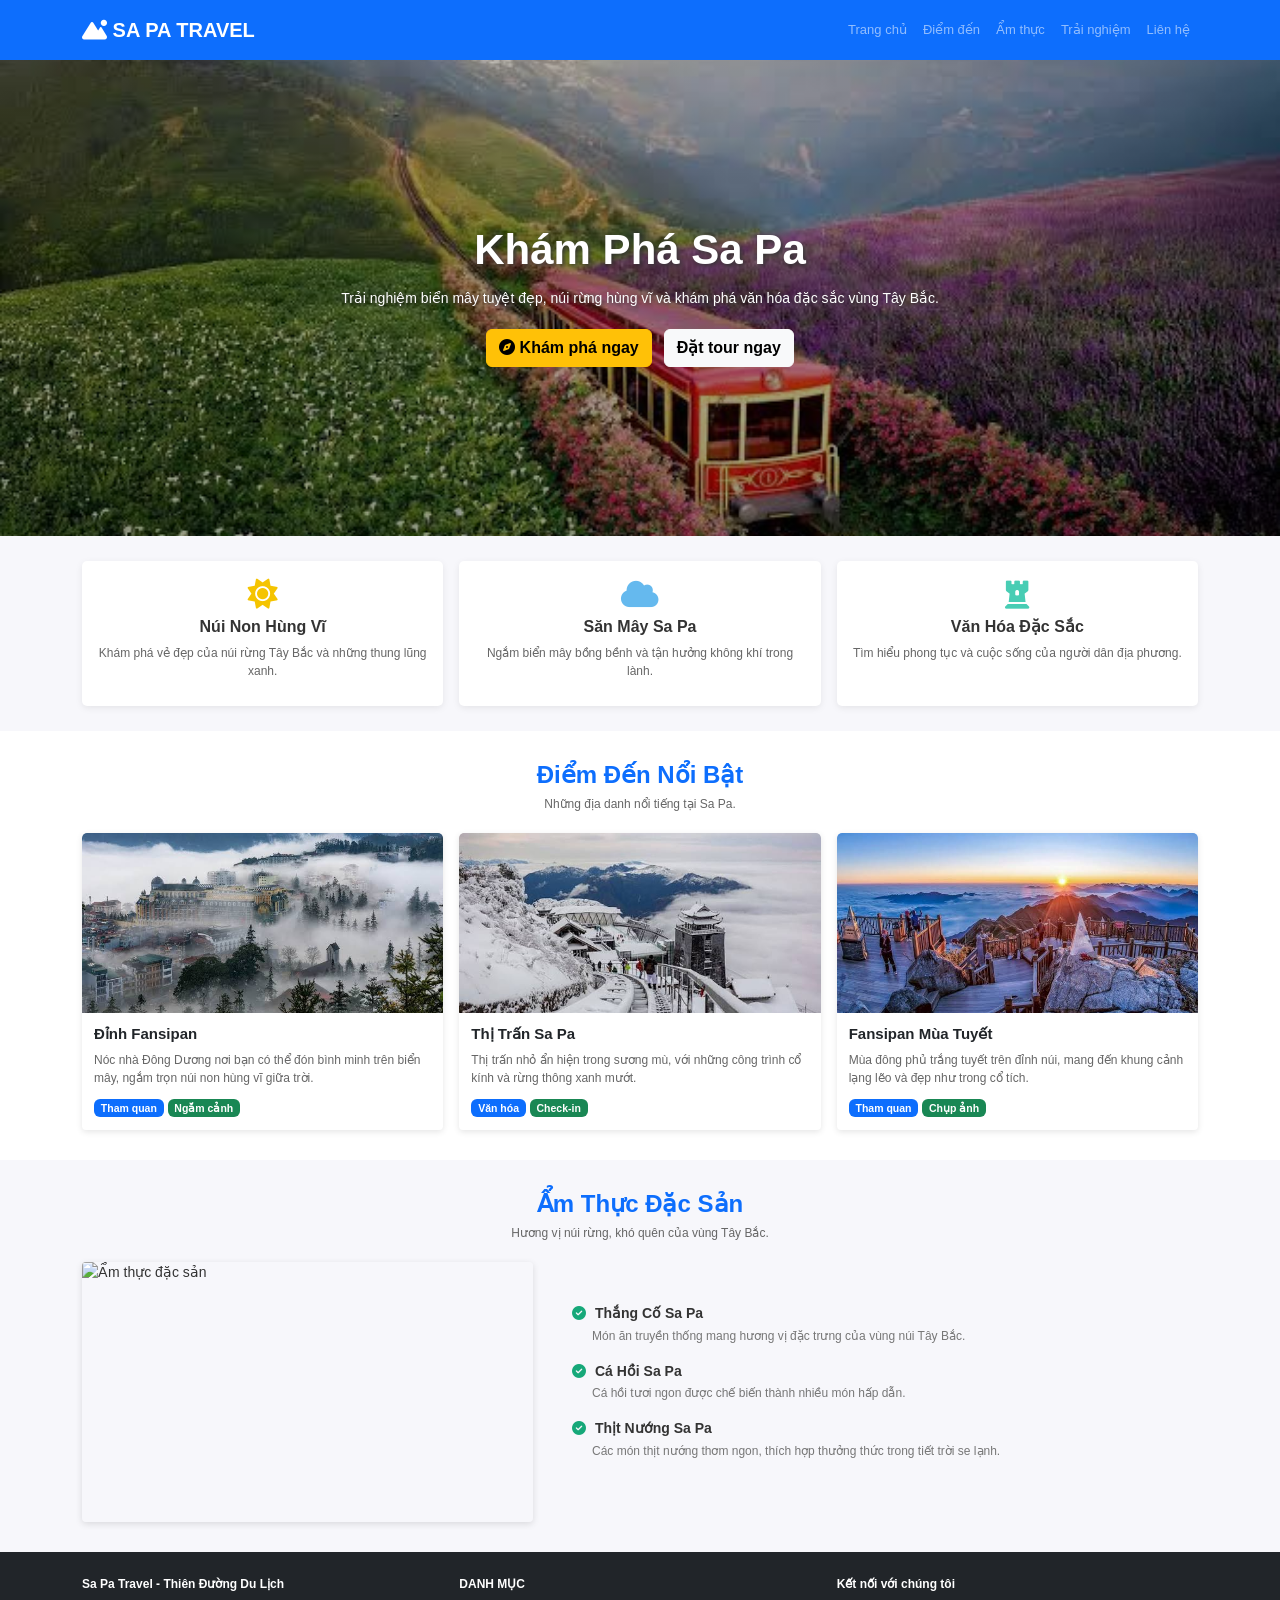
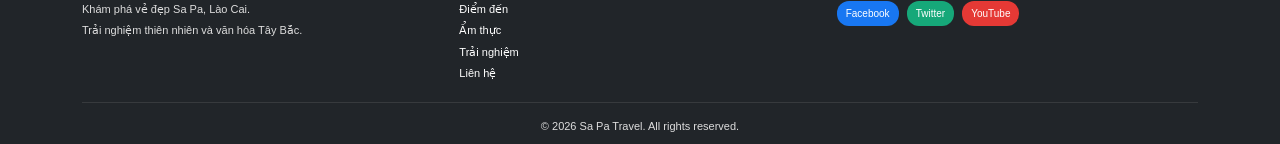
==== index.html @ 8dd8df92 "Update index.html" ====
<!DOCTYPE html>
<html lang="vi">
<head>
    <meta charset="UTF-8">
    <meta name="viewport" content="width=device-width, initial-scale=1.0">
    <title>Sa Pa Travel</title>

    <link href="https://cdn.jsdelivr.net/npm/bootstrap@5.3.3/dist/css/bootstrap.min.css"
          rel="stylesheet">
    <link rel="stylesheet"
          href="https://cdnjs.cloudflare.com/ajax/libs/font-awesome/6.7.2/css/all.min.css">
    <link rel="stylesheet" href="style1.css">
</head>

<body>

<!-- NAVBAR -->
<nav class="navbar navbar-expand-lg navbar-dark fixed-top">
    <div class="container">
        <a class="navbar-brand fw-bold" href="#home">
            <i class="fa-solid fa-mountain-sun"></i> SA PA TRAVEL
        </a>

        <button class="navbar-toggler" type="button"
                data-bs-toggle="collapse" data-bs-target="#menu">
            <span class="navbar-toggler-icon"></span>
        </button>

        <div class="collapse navbar-collapse" id="menu">
            <ul class="navbar-nav ms-auto">
                <li class="nav-item"><a class="nav-link" href="#home">Trang chủ</a></li>
                <li class="nav-item"><a class="nav-link" href="#places">Điểm đến</a></li>
                <li class="nav-item"><a class="nav-link" href="#food">Ẩm thực</a></li>
                <li class="nav-item"><a class="nav-link" href="#experience">Trải nghiệm</a></li>
                <li class="nav-item"><a class="nav-link" href="#contact">Liên hệ</a></li>
            </ul>
        </div>
    </div>
</nav>

<!-- BANNER -->
<header class="banner" id="home">
    <div class="banner-content">
        <h1>Khám Phá Sa Pa</h1>
        <p>
            Trải nghiệm biển mây tuyệt đẹp, núi rừng hùng vĩ
            và khám phá văn hóa đặc sắc vùng Tây Bắc.
        </p>
        <a href="#places" class="btn btn-warning fw-bold">
            <i class="fa-solid fa-compass"></i> Khám phá ngay
        </a>
        <a href="#experience" class="btn btn-light fw-bold ms-2">
            Đặt tour ngay
        </a>
    </div>
</header>

<!-- FEATURES -->
<section class="features" id="experience">
    <div class="container">
        <div class="row g-3">

            <div class="col-md-4">
                <div class="feature-card">
                    <i class="fa-solid fa-sun feature-icon sun"></i>
                    <h5>Núi Non Hùng Vĩ</h5>
                    <p>
                        Khám phá vẻ đẹp của núi rừng Tây Bắc
                        và những thung lũng xanh.
                    </p>
                </div>
            </div>

            <div class="col-md-4">
                <div class="feature-card">
                    <i class="fa-solid fa-cloud feature-icon cloud"></i>
                    <h5>Săn Mây Sa Pa</h5>
                    <p>
                        Ngắm biển mây bồng bềnh và tận hưởng
                        không khí trong lành.
                    </p>
                </div>
            </div>

            <div class="col-md-4">
                <div class="feature-card">
                    <i class="fa-solid fa-chess-rook feature-icon culture"></i>
                    <h5>Văn Hóa Đặc Sắc</h5>
                    <p>
                        Tìm hiểu phong tục và cuộc sống của
                        người dân địa phương.
                    </p>
                </div>
            </div>

        </div>
    </div>
</section>

<!-- TOURIST PLACES -->
<section class="section-padding" id="places">
    <div class="container">
        <div class="section-title">
            <h2>Điểm Đến Nổi Bật</h2>
            <p>Những địa danh nổi tiếng tại Sa Pa.</p>
        </div>

        <div class="row g-3">

            <div class="col-md-4">
                <div class="card travel-card h-100">
                    <img
                        src="images 2.jpg"
                        class="card-img-top" alt="Núi Fansipan">
                    <div class="card-body">
                        <h5>Đỉnh Fansipan</h5>
                        <p>
                            Nóc nhà Đông Dương nơi bạn có thể đón bình minh trên biển mây, ngắm trọn núi non hùng vĩ giữa trời.
                        </p>
                        <span class="badge text-bg-primary">Tham quan</span>
                        <span class="badge text-bg-success">Ngắm cảnh</span>
                    </div>
                </div>
            </div>

            <div class="col-md-4">
                <div class="card travel-card h-100">
                    <img
                        src="images (3).jpg"
                        class="card-img-top" alt="Bản làng Sa Pa">
                    <div class="card-body">
                        <h5>Thị Trấn Sa Pa</h5>
                        <p>
                            Thị trấn nhỏ ẩn hiện trong sương mù, với những công trình cổ kính và rừng thông xanh mướt.
                        </p>
                        <span class="badge text-bg-primary">Văn hóa</span>
                        <span class="badge text-bg-success">Check-in</span>
                    </div>
                </div>
            </div>

            <div class="col-md-4">
                <div class="card travel-card h-100">
                    <img
                        src="images 4.jpg"
                        class="card-img-top" alt="Phong cảnh núi rừng">
                    <div class="card-body">
                        <h5>Fansipan Mùa Tuyết</h5>
                        <p>
                            Mùa đông phủ trắng tuyết trên đỉnh núi, mang đến khung cảnh lạng lẽo và đẹp như trong cổ tích.
                        </p>
                        <span class="badge text-bg-primary">Tham quan</span>
                        <span class="badge text-bg-success">Chụp ảnh</span>
                    </div>
                </div>
            </div>

        </div>
    </div>
</section>

<!-- FOOD -->
<section class="food-section" id="food">
    <div class="container">
        <div class="section-title">
            <h2>Ẩm Thực Đặc Sản</h2>
            <p>Hương vị núi rừng, khó quên của vùng Tây Bắc.</p>
        </div>

        <div class="row align-items-center g-4">
            <div class="col-md-5">
                <img
                    src="images 5,jpg"
                    class="food-img" alt="Ẩm thực đặc sản">
            </div>

            <div class="col-md-7">
                <div class="food-list">

                    <div class="food-item">
                        <h6><i class="fa-solid fa-circle-check"></i> Thắng Cố Sa Pa</h6>
                        <p>
                            Món ăn truyền thống mang hương vị đặc trưng
                            của vùng núi Tây Bắc.
                        </p>
                    </div>

                    <div class="food-item">
                        <h6><i class="fa-solid fa-circle-check"></i> Cá Hồi Sa Pa</h6>
                        <p>
                            Cá hồi tươi ngon được chế biến thành nhiều
                            món hấp dẫn.
                        </p>
                    </div>

                    <div class="food-item">
                        <h6><i class="fa-solid fa-circle-check"></i> Thịt Nướng Sa Pa</h6>
                        <p>
                            Các món thịt nướng thơm ngon, thích hợp
                            thưởng thức trong tiết trời se lạnh.
                        </p>
                    </div>

                </div>
            </div>
        </div>
    </div>
</section>

<!-- FOOTER -->
<footer id="contact">
    <div class="container">
        <div class="row g-3">

            <div class="col-md-4">
                <h6>Sa Pa Travel - Thiên Đường Du Lịch</h6>
                <p>Khám phá vẻ đẹp Sa Pa, Lào Cai.</p>
                <p>Trải nghiệm thiên nhiên và văn hóa Tây Bắc.</p>
            </div>

            <div class="col-md-4">
                <h6>DANH MỤC</h6>
                <a href="#places">Điểm đến</a><br>
                <a href="#food">Ẩm thực</a><br>
                <a href="#experience">Trải nghiệm</a><br>
                <a href="#contact">Liên hệ</a>
            </div>

            <div class="col-md-4">
                <h6>Kết nối với chúng tôi</h6>
                <a href="#contact" class="social facebook">Facebook</a>
                <a href="#contact" class="social twitter">Twitter</a>
                <a href="#contact" class="social youtube">YouTube</a>
            </div>

        </div>

        <hr>
        <p class="copyright">
            © 2026 Sa Pa Travel. All rights reserved.
        </p>
    </div>
</footer>

<script src="images 5.jpg"></script>
</body>
</html>
---- style1.css ----
* {
    box-sizing: border-box;
}

html {
    scroll-behavior: smooth;
    scroll-padding-top: 70px;
}

body {
    margin: 0;
    font-family: Arial, sans-serif;
    color: #333;
    font-size: 14px;
}
.navbar {
    padding: 10px 0;
    background-color: #0d6efd;
}

.navbar-brand {
    font-size: 20px;
}

.navbar .nav-link {
    font-size: 13px;
    transition: color 0.3s;
}

.navbar .nav-link:hover {
    color: #ffdd57;
}
.banner {
    background:
        linear-gradient(rgba(0, 0, 0, 0.25), rgba(0, 0, 0, 0.4)),
        url("images\ 1.jpg");

    background-size: cover;
    background-position: center;
    background-repeat: no-repeat;

    min-height: 360px;
    height: 42vw;
    max-height: 480px;
    margin-top: 56px;

    display: flex;
    justify-content: center;
    align-items: center;
    text-align: center;
    color: white;
    padding: 20px;
}

.banner-content {
    max-width: 850px;
}

.banner h1 {
    font-size: 42px;
    font-weight: bold;
    text-shadow: 2px 2px 5px #333;
}

.banner p {
    font-size: 14px;
    margin: 12px auto 20px;
    text-shadow: 1px 1px 4px #333;
}
.features {
    background: #f7f7fb;
    padding: 25px 0;
}

.feature-card {
    height: 100%;
    min-height: 145px;
    background: white;
    text-align: center;
    padding: 18px 15px;
    border-radius: 5px;
    box-shadow: 0 2px 7px rgba(0, 0, 0, 0.08);
}

.feature-icon {
    font-size: 30px;
    display: block;
    margin-bottom: 8px;
}

.sun {
    color: #f5c400;
}

.cloud {
    color: #65b9ee;
}

.culture {
    color: #48cdb4;
}

.feature-card h5 {
    font-size: 16px;
    font-weight: bold;
    margin-bottom: 8px;
}

.feature-card p {
    font-size: 12px;
    color: #666;
    margin-bottom: 0;
}
.section-padding,
.food-section {
    padding: 30px 0;
}

.section-title {
    text-align: center;
    margin-bottom: 20px;
}

.section-title h2 {
    color: #0d6efd;
    font-size: 24px;
    font-weight: bold;
    margin-bottom: 5px;
}

.section-title p {
    color: #666;
    font-size: 12px;
    margin-bottom: 0;
}
.travel-card {
    border: none;
    border-radius: 4px;
    overflow: hidden;
    box-shadow: 0 2px 6px rgba(0, 0, 0, 0.10);
    transition: transform 0.3s;
}

.travel-card:hover {
    transform: translateY(-4px);
}

.card-img-top {
    width: 100%;
    height: 180px;
    object-fit: cover;
}

.travel-card .card-body {
    padding: 12px;
}

.travel-card h5 {
    font-size: 15px;
    font-weight: bold;
    margin-bottom: 8px;
}

.travel-card p {
    color: #666;
    font-size: 12px;
    margin-bottom: 10px;
}
.food-section {
    background: #f7f7fb;
}

.food-img {
    display: block;
    width: 100%;
    height: 260px;
    object-fit: cover;
    border-radius: 4px;
    box-shadow: 0 2px 7px rgba(0, 0, 0, 0.12);
}

.food-list {
    padding-left: 15px;
}

.food-item {
    margin-bottom: 18px;
}

.food-item h6 {
    font-weight: bold;
    font-size: 14px;
    margin-bottom: 5px;
}

.food-item h6 i {
    color: #16a879;
    margin-right: 5px;
}

.food-item p {
    color: #777;
    font-size: 12px;
    margin-left: 20px;
    margin-bottom: 0;
}
footer {
    background: #212529;
    color: white;
    padding: 25px 0 10px;
    font-size: 11px;
}

footer h6 {
    font-size: 12px;
    font-weight: bold;
    margin-bottom: 10px;
}

footer p {
    margin-bottom: 5px;
    color: #ddd;
}

footer a {
    display: inline-block;
    color: white;
    text-decoration: none;
    margin: 0 5px 5px 0;
}

footer a:hover {
    color: #ffc107;
}

footer .social {
    padding: 5px 9px;
    border-radius: 12px;
    font-size: 10px;
}

.facebook {
    background: #1877f2;
}

.twitter {
    background: #16a879;
}

.youtube {
    background: #e53935;
}

footer hr {
    border-color: #777;
    margin: 15px 0;
}

.copyright {
    text-align: center;
    margin-bottom: 0;
}
@media (max-width: 767px) {
    .banner {
        height: 350px;
        min-height: 350px;
    }

    .banner h1 {
        font-size: 30px;
    }

    .banner p {
        font-size: 13px;
    }

    .banner .btn {
        margin: 4px;
    }

    .feature-card {
        min-height: auto;
    }

    .card-img-top {
        height: 200px;
    }

    .food-img {
        height: 220px;
    }

    footer {
        text-align: center;
    }
}
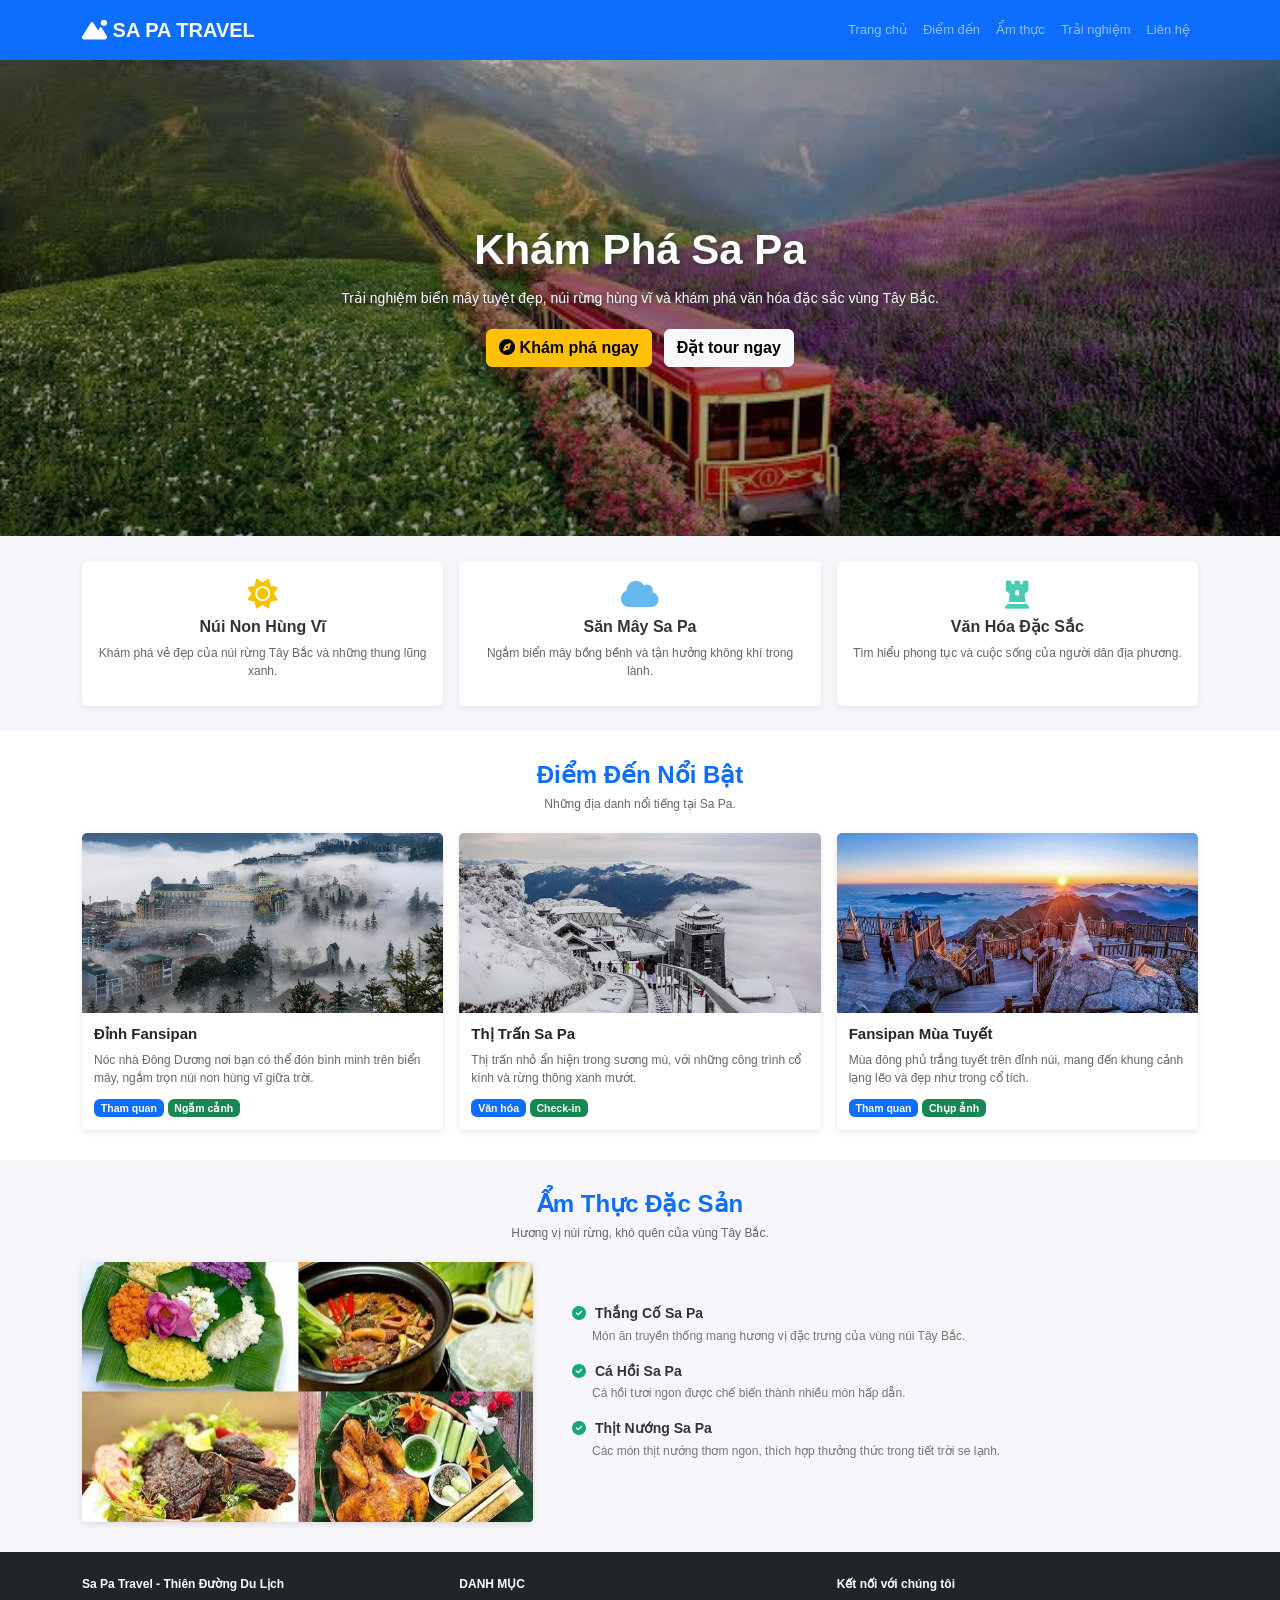
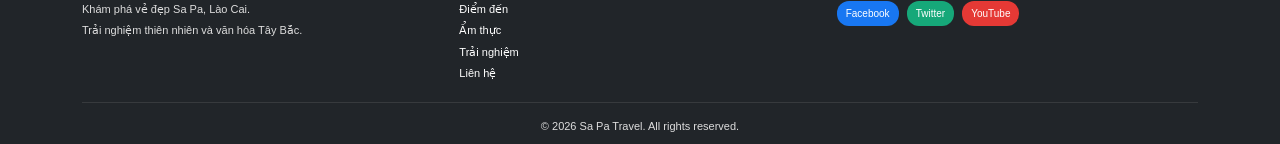
==== commit 100b2992: "Fix image source path in index.html" ====
--- a/index.html
+++ b/index.html
@@ -14,8 +14,6 @@
 </head>
 
 <body>
-
-<!-- NAVBAR -->
 <nav class="navbar navbar-expand-lg navbar-dark fixed-top">
     <div class="container">
         <a class="navbar-brand fw-bold" href="#home">
@@ -38,8 +36,6 @@
         </div>
     </div>
 </nav>
-
-<!-- BANNER -->
 <header class="banner" id="home">
     <div class="banner-content">
         <h1>Khám Phá Sa Pa</h1>
@@ -55,8 +51,6 @@
         </a>
     </div>
 </header>
-
-<!-- FEATURES -->
 <section class="features" id="experience">
     <div class="container">
         <div class="row g-3">
@@ -97,8 +91,6 @@
         </div>
     </div>
 </section>
-
-<!-- TOURIST PLACES -->
 <section class="section-padding" id="places">
     <div class="container">
         <div class="section-title">
@@ -160,7 +152,6 @@
     </div>
 </section>
 
-<!-- FOOD -->
 <section class="food-section" id="food">
     <div class="container">
         <div class="section-title">
@@ -171,7 +162,7 @@
         <div class="row align-items-center g-4">
             <div class="col-md-5">
                 <img
-                    src="images 5,jpg"
+                    src="images 5.jpg"
                     class="food-img" alt="Ẩm thực đặc sản">
             </div>
 
@@ -208,7 +199,6 @@
     </div>
 </section>
 
-<!-- FOOTER -->
 <footer id="contact">
     <div class="container">
         <div class="row g-3">
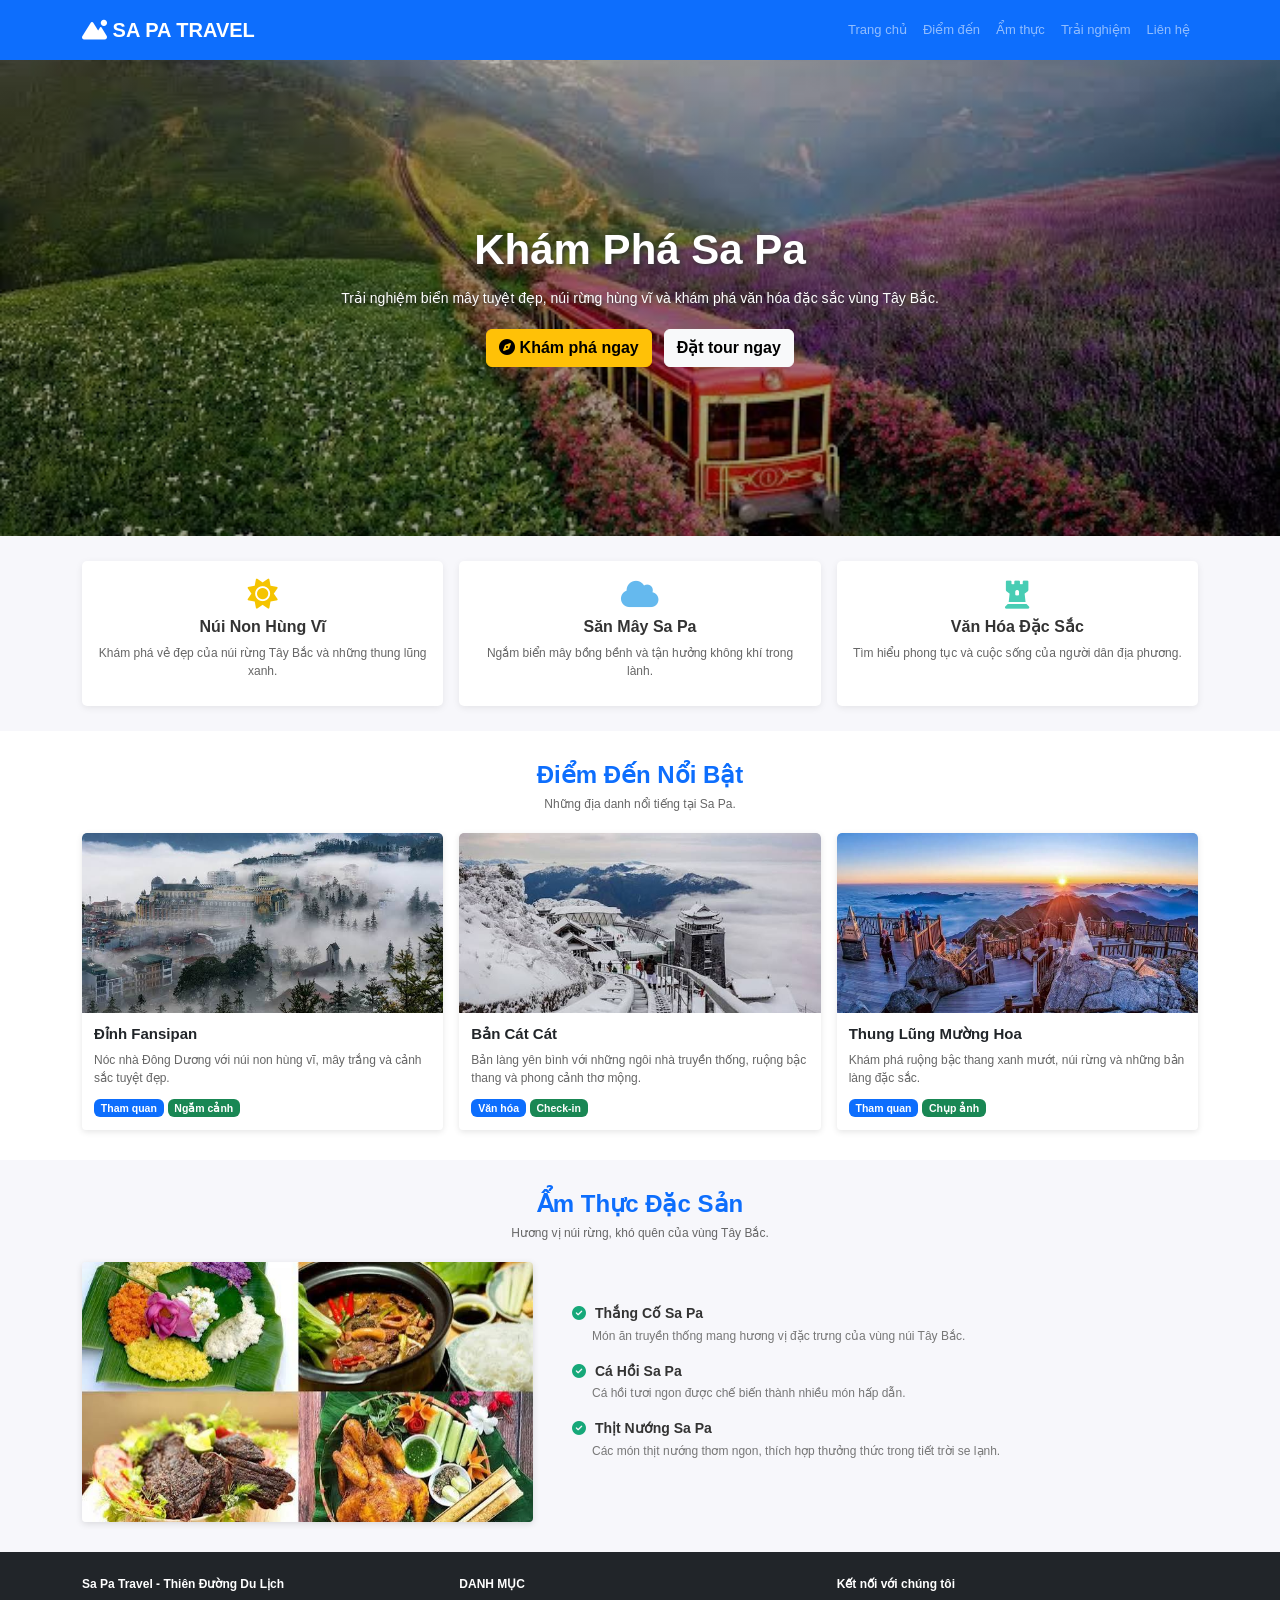
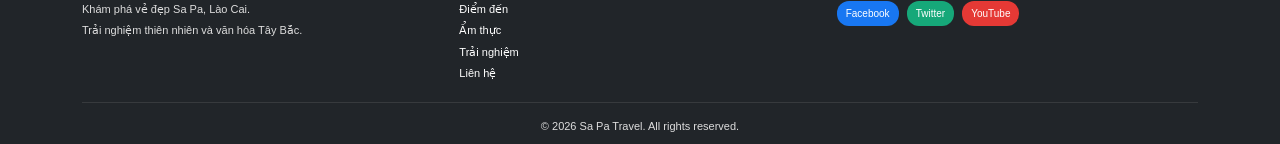
==== commit 9fd559d7: "Update descriptions and titles for attractions" ====
--- a/index.html
+++ b/index.html
@@ -108,7 +108,8 @@
                     <div class="card-body">
                         <h5>Đỉnh Fansipan</h5>
                         <p>
-                            Nóc nhà Đông Dương nơi bạn có thể đón bình minh trên biển mây, ngắm trọn núi non hùng vĩ giữa trời.
+                            Nóc nhà Đông Dương với núi non hùng vĩ,
+                            mây trắng và cảnh sắc tuyệt đẹp.
                         </p>
                         <span class="badge text-bg-primary">Tham quan</span>
                         <span class="badge text-bg-success">Ngắm cảnh</span>
@@ -122,9 +123,10 @@
                         src="images (3).jpg"
                         class="card-img-top" alt="Bản làng Sa Pa">
                     <div class="card-body">
-                        <h5>Thị Trấn Sa Pa</h5>
-                        <p>
-                            Thị trấn nhỏ ẩn hiện trong sương mù, với những công trình cổ kính và rừng thông xanh mướt.
+                        <h5>Bản Cát Cát</h5>
+                        <p>
+                            Bản làng yên bình với những ngôi nhà truyền thống,
+                            ruộng bậc thang và phong cảnh thơ mộng.
                         </p>
                         <span class="badge text-bg-primary">Văn hóa</span>
                         <span class="badge text-bg-success">Check-in</span>
@@ -138,9 +140,10 @@
                         src="images 4.jpg"
                         class="card-img-top" alt="Phong cảnh núi rừng">
                     <div class="card-body">
-                        <h5>Fansipan Mùa Tuyết</h5>
-                        <p>
-                            Mùa đông phủ trắng tuyết trên đỉnh núi, mang đến khung cảnh lạng lẽo và đẹp như trong cổ tích.
+                        <h5>Thung Lũng Mường Hoa</h5>
+                        <p>
+                            Khám phá ruộng bậc thang xanh mướt,
+                            núi rừng và những bản làng đặc sắc.
                         </p>
                         <span class="badge text-bg-primary">Tham quan</span>
                         <span class="badge text-bg-success">Chụp ảnh</span>
@@ -151,7 +154,6 @@
         </div>
     </div>
 </section>
-
 <section class="food-section" id="food">
     <div class="container">
         <div class="section-title">
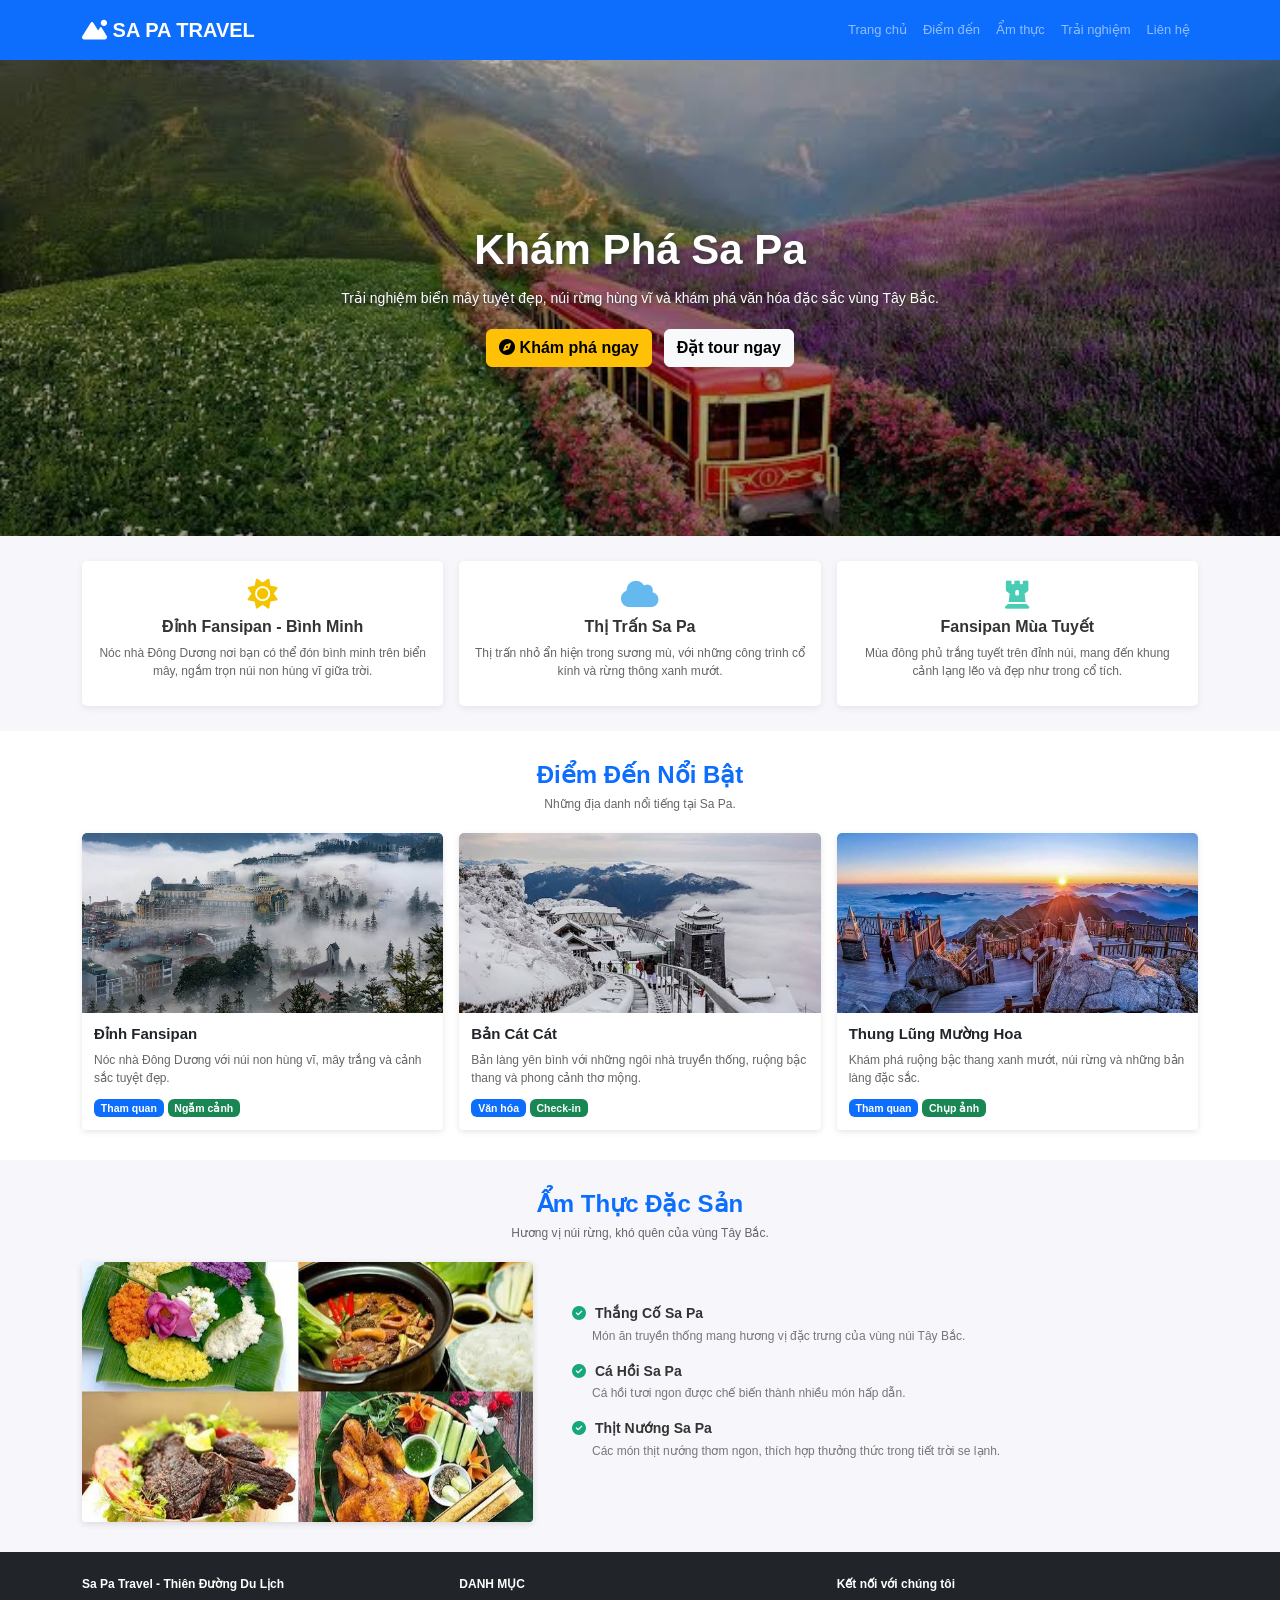
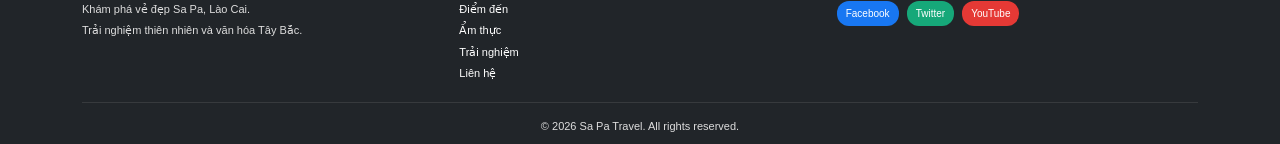
==== commit d650bbea: "Update index.html" ====
--- a/index.html
+++ b/index.html
@@ -58,10 +58,9 @@
             <div class="col-md-4">
                 <div class="feature-card">
                     <i class="fa-solid fa-sun feature-icon sun"></i>
-                    <h5>Núi Non Hùng Vĩ</h5>
+                    <h5>Đỉnh Fansipan - Bình Minh</h5>
                     <p>
-                        Khám phá vẻ đẹp của núi rừng Tây Bắc
-                        và những thung lũng xanh.
+                        Nóc nhà Đông Dương nơi bạn có thể đón bình minh trên biển mây, ngắm trọn núi non hùng vĩ giữa trời.
                     </p>
                 </div>
             </div>
@@ -69,10 +68,9 @@
             <div class="col-md-4">
                 <div class="feature-card">
                     <i class="fa-solid fa-cloud feature-icon cloud"></i>
-                    <h5>Săn Mây Sa Pa</h5>
+                    <h5>Thị Trấn Sa Pa</h5>
                     <p>
-                        Ngắm biển mây bồng bềnh và tận hưởng
-                        không khí trong lành.
+                        Thị trấn nhỏ ẩn hiện trong sương mù, với những công trình cổ kính và rừng thông xanh mướt.
                     </p>
                 </div>
             </div>
@@ -80,10 +78,9 @@
             <div class="col-md-4">
                 <div class="feature-card">
                     <i class="fa-solid fa-chess-rook feature-icon culture"></i>
-                    <h5>Văn Hóa Đặc Sắc</h5>
+                    <h5>Fansipan Mùa Tuyết</h5>
                     <p>
-                        Tìm hiểu phong tục và cuộc sống của
-                        người dân địa phương.
+                        Mùa đông phủ trắng tuyết trên đỉnh núi, mang đến khung cảnh lạng lẽo và đẹp như trong cổ tích.
                     </p>
                 </div>
             </div>
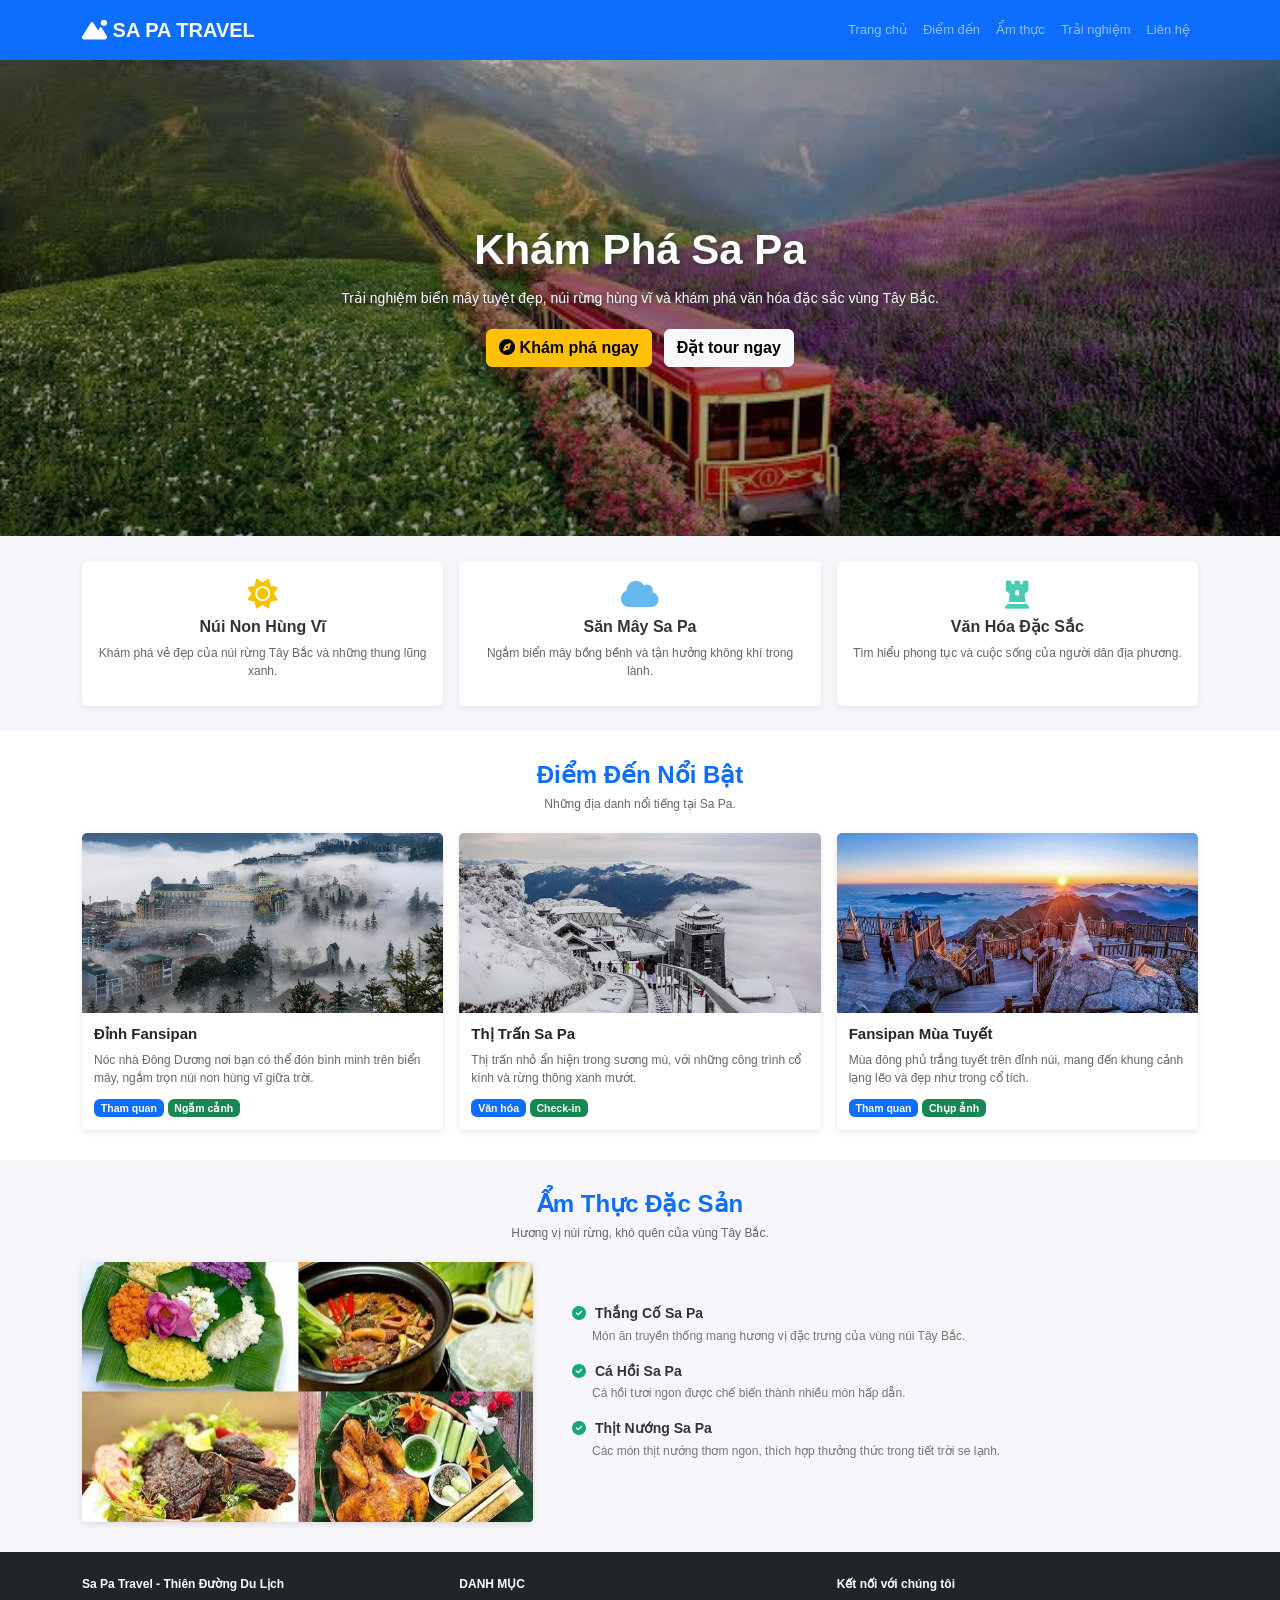
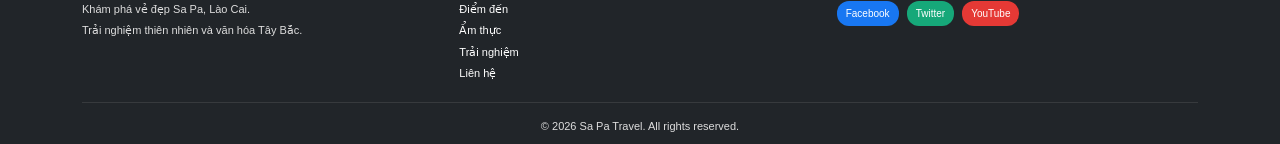
==== commit d8b49728: "Update index.html" ====
--- a/index.html
+++ b/index.html
@@ -58,9 +58,10 @@
             <div class="col-md-4">
                 <div class="feature-card">
                     <i class="fa-solid fa-sun feature-icon sun"></i>
-                    <h5>Đỉnh Fansipan - Bình Minh</h5>
+                    <h5>Núi Non Hùng Vĩ</h5>
                     <p>
-                        Nóc nhà Đông Dương nơi bạn có thể đón bình minh trên biển mây, ngắm trọn núi non hùng vĩ giữa trời.
+                        Khám phá vẻ đẹp của núi rừng Tây Bắc
+                        và những thung lũng xanh.
                     </p>
                 </div>
             </div>
@@ -68,9 +69,10 @@
             <div class="col-md-4">
                 <div class="feature-card">
                     <i class="fa-solid fa-cloud feature-icon cloud"></i>
-                    <h5>Thị Trấn Sa Pa</h5>
+                    <h5>Săn Mây Sa Pa</h5>
                     <p>
-                        Thị trấn nhỏ ẩn hiện trong sương mù, với những công trình cổ kính và rừng thông xanh mướt.
+                        Ngắm biển mây bồng bềnh và tận hưởng
+                        không khí trong lành.
                     </p>
                 </div>
             </div>
@@ -78,9 +80,10 @@
             <div class="col-md-4">
                 <div class="feature-card">
                     <i class="fa-solid fa-chess-rook feature-icon culture"></i>
-                    <h5>Fansipan Mùa Tuyết</h5>
+                    <h5>Văn Hóa Đặc Sắc</h5>
                     <p>
-                        Mùa đông phủ trắng tuyết trên đỉnh núi, mang đến khung cảnh lạng lẽo và đẹp như trong cổ tích.
+                        Tìm hiểu phong tục và cuộc sống của
+                        người dân địa phương.
                     </p>
                 </div>
             </div>
@@ -105,8 +108,7 @@
                     <div class="card-body">
                         <h5>Đỉnh Fansipan</h5>
                         <p>
-                            Nóc nhà Đông Dương với núi non hùng vĩ,
-                            mây trắng và cảnh sắc tuyệt đẹp.
+                            Nóc nhà Đông Dương nơi bạn có thể đón bình minh trên biển mây, ngắm trọn núi non hùng vĩ giữa trời.
                         </p>
                         <span class="badge text-bg-primary">Tham quan</span>
                         <span class="badge text-bg-success">Ngắm cảnh</span>
@@ -120,10 +122,9 @@
                         src="images (3).jpg"
                         class="card-img-top" alt="Bản làng Sa Pa">
                     <div class="card-body">
-                        <h5>Bản Cát Cát</h5>
-                        <p>
-                            Bản làng yên bình với những ngôi nhà truyền thống,
-                            ruộng bậc thang và phong cảnh thơ mộng.
+                        <h5>Thị Trấn Sa Pa</h5>
+                        <p>
+                            Thị trấn nhỏ ẩn hiện trong sương mù, với những công trình cổ kính và rừng thông xanh mướt.
                         </p>
                         <span class="badge text-bg-primary">Văn hóa</span>
                         <span class="badge text-bg-success">Check-in</span>
@@ -137,10 +138,9 @@
                         src="images 4.jpg"
                         class="card-img-top" alt="Phong cảnh núi rừng">
                     <div class="card-body">
-                        <h5>Thung Lũng Mường Hoa</h5>
-                        <p>
-                            Khám phá ruộng bậc thang xanh mướt,
-                            núi rừng và những bản làng đặc sắc.
+                        <h5>Fansipan Mùa Tuyết</h5>
+                        <p>
+                            Mùa đông phủ trắng tuyết trên đỉnh núi, mang đến khung cảnh lạng lẽo và đẹp như trong cổ tích.
                         </p>
                         <span class="badge text-bg-primary">Tham quan</span>
                         <span class="badge text-bg-success">Chụp ảnh</span>
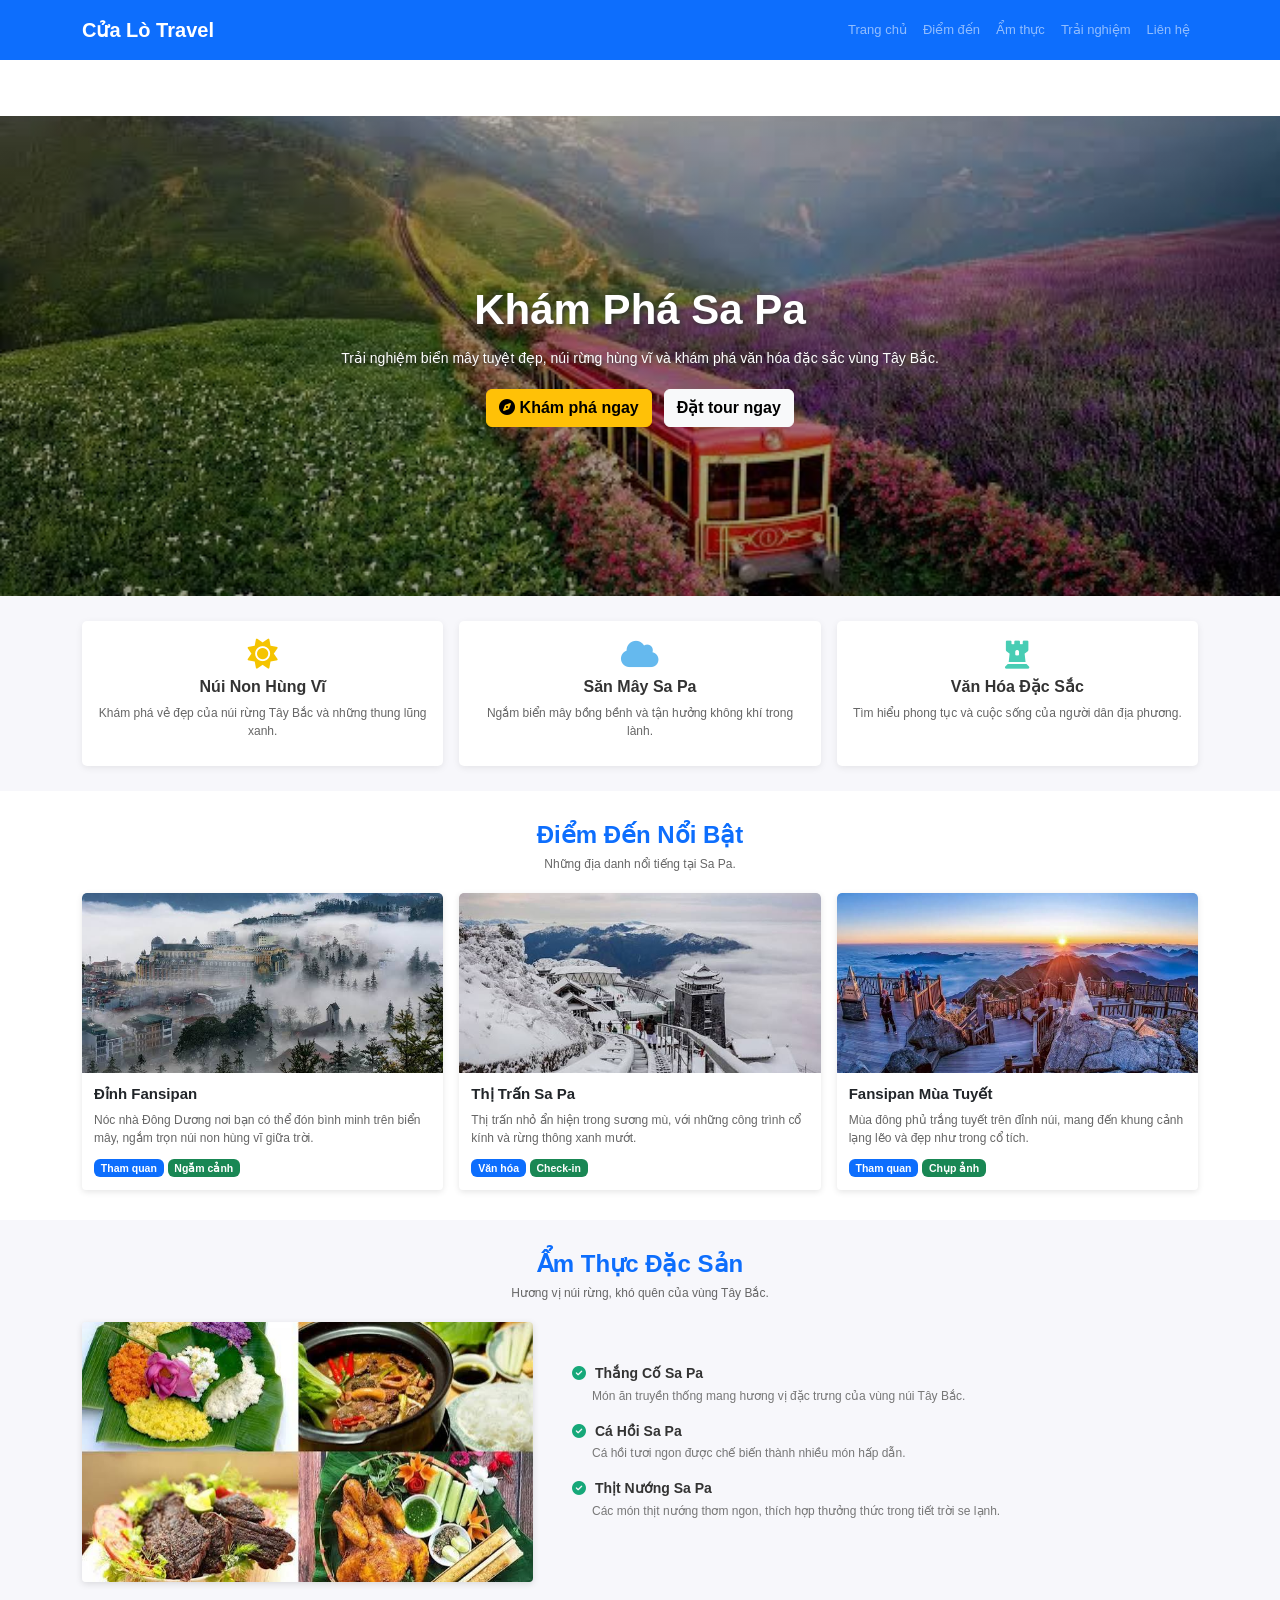
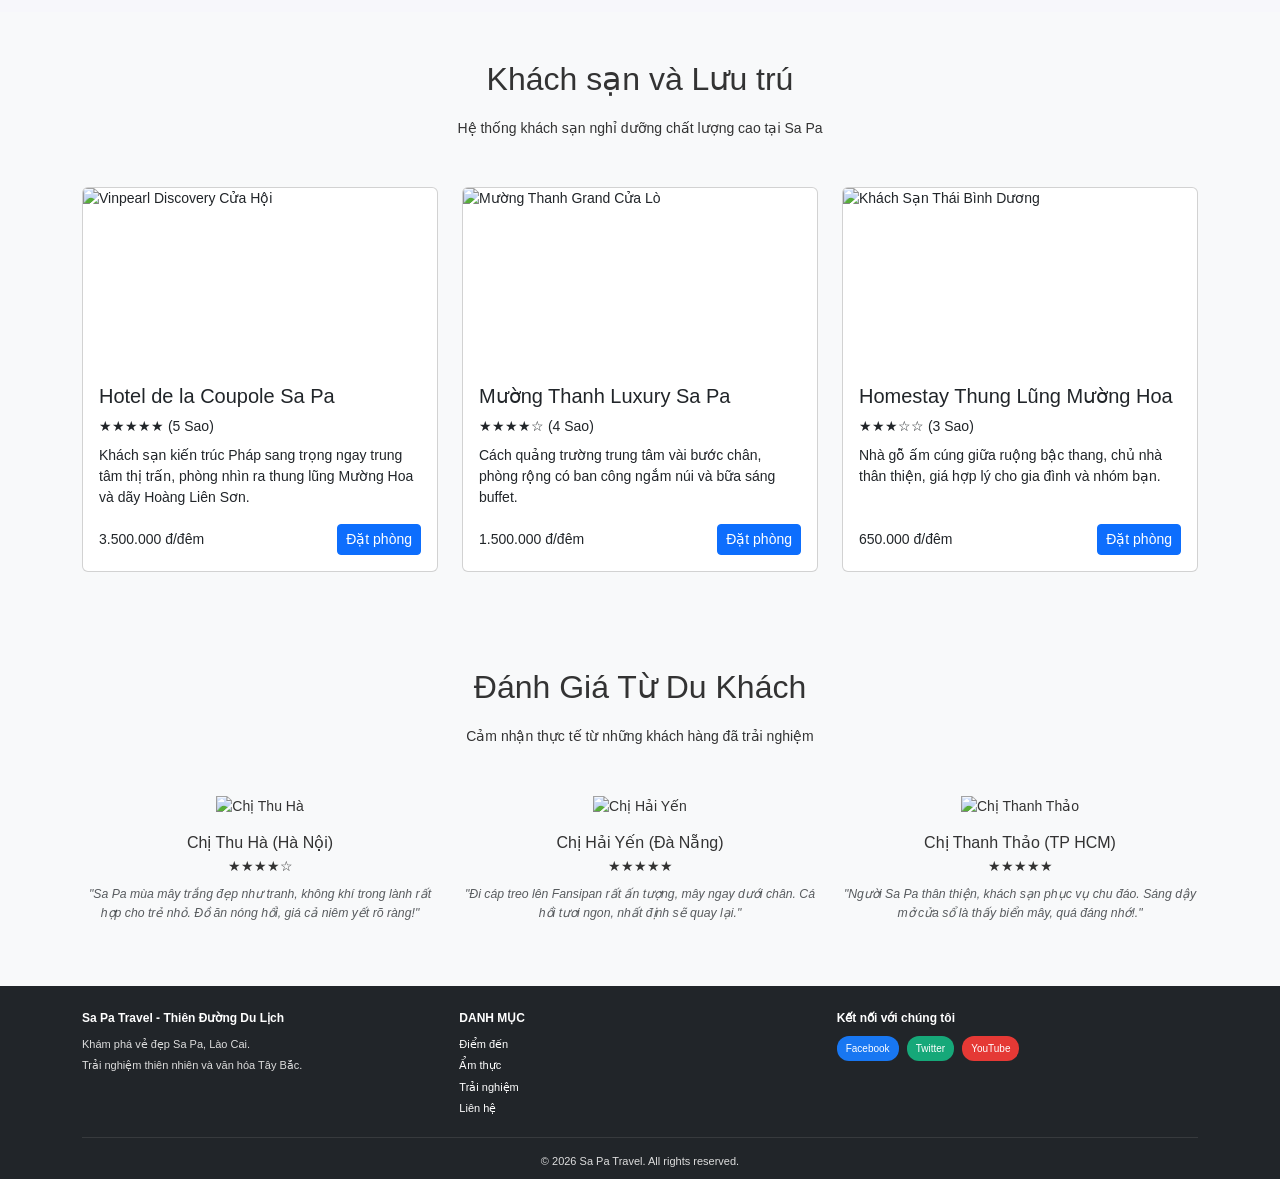
==== commit 0c61a4bd: "Update index.html" ====
--- a/index.html
+++ b/index.html
@@ -14,28 +14,23 @@
 </head>
 
 <body>
-<nav class="navbar navbar-expand-lg navbar-dark fixed-top">
-    <div class="container">
-        <a class="navbar-brand fw-bold" href="#home">
-            <i class="fa-solid fa-mountain-sun"></i> SA PA TRAVEL
-        </a>
-
-        <button class="navbar-toggler" type="button"
-                data-bs-toggle="collapse" data-bs-target="#menu">
-            <span class="navbar-toggler-icon"></span>
-        </button>
-
-        <div class="collapse navbar-collapse" id="menu">
-            <ul class="navbar-nav ms-auto">
+  <nav class="navbar navbar-expand-lg navbar-dark bg-primary sticky-top">
+    <div class="container">
+      <a class="navbar-brand fw-bold" href="#">Cửa Lò Travel</a>
+      <button class="navbar-toggler" type="button" data-bs-toggle="collapse" data-bs-target="#menu">
+        <span class="navbar-toggler-icon"></span>
+      </button>
+      <div class="collapse navbar-collapse" id="menu">
+        <ul class="navbar-nav ms-auto">
                 <li class="nav-item"><a class="nav-link" href="#home">Trang chủ</a></li>
                 <li class="nav-item"><a class="nav-link" href="#places">Điểm đến</a></li>
                 <li class="nav-item"><a class="nav-link" href="#food">Ẩm thực</a></li>
                 <li class="nav-item"><a class="nav-link" href="#experience">Trải nghiệm</a></li>
                 <li class="nav-item"><a class="nav-link" href="#contact">Liên hệ</a></li>
-            </ul>
-        </div>
-    </div>
-</nav>
+        </ul>
+      </div>
+    </div>
+  </nav>
 <header class="banner" id="home">
     <div class="banner-content">
         <h1>Khám Phá Sa Pa</h1>
@@ -197,6 +192,96 @@
         </div>
     </div>
 </section>
+  <section id="hotels" class="py-5 bg-light">
+    <div class="container">
+      <div class="text-center mb-5">
+        <h2 class="section-title">Khách sạn và Lưu trú</h2>
+        <p class="section-subtitle">Hệ thống khách sạn nghỉ dưỡng chất lượng cao tại Sa Pa</p>
+      </div>
+
+      <div class="row g-4">
+        <div class="col-12 col-md-6 col-lg-4">
+          <div class="card hotel-card h-100">
+            <img src="sapa1.jpg" class="card-img-top" alt="Vinpearl Discovery Cửa Hội">
+            <div class="card-body d-flex flex-column">
+              <h5 class="card-title">Hotel de la Coupole Sa Pa</h5>
+              <div class="stars mb-2">★★★★★ <span class="star-text">(5 Sao)</span></div>
+              <p class="card-text">Khách sạn kiến trúc Pháp sang trọng ngay trung tâm thị trấn, phòng nhìn ra thung lũng Mường Hoa và dãy Hoàng Liên Sơn.</p>
+              <div class="mt-auto d-flex justify-content-between align-items-center">
+                <span class="price">3.500.000 đ/đêm</span>
+                <a href="#" class="btn btn-primary btn-sm">Đặt phòng</a>
+              </div>
+            </div>
+          </div>
+        </div>
+        <div class="col-12 col-md-6 col-lg-4">
+          <div class="card hotel-card h-100">
+            <img src="sapa2.jpg" class="card-img-top" alt="Mường Thanh Grand Cửa Lò">
+            <div class="card-body d-flex flex-column">
+              <h5 class="card-title">Mường Thanh Luxury Sa Pa</h5>
+              <div class="stars mb-2">★★★★☆ <span class="star-text">(4 Sao)</span></div>
+              <p class="card-text">Cách quảng trường trung tâm vài bước chân, phòng rộng có ban công ngắm núi và bữa sáng buffet.</p>
+              <div class="mt-auto d-flex justify-content-between align-items-center">
+                <span class="price">1.500.000 đ/đêm</span>
+                <a href="#" class="btn btn-primary btn-sm">Đặt phòng</a>
+              </div>
+            </div>
+          </div>
+        </div>
+        <div class="col-12 col-md-6 col-lg-4">
+          <div class="card hotel-card h-100">
+            <img src="sapa3.jpg" class="card-img-top" alt="Khách Sạn Thái Bình Dương">
+            <div class="card-body d-flex flex-column">
+              <h5 class="card-title">Homestay Thung Lũng Mường Hoa</h5>
+              <div class="stars mb-2">★★★☆☆ <span class="star-text">(3 Sao)</span></div>
+              <p class="card-text">Nhà gỗ ấm cúng giữa ruộng bậc thang, chủ nhà thân thiện, giá hợp lý cho gia đình và nhóm bạn.</p>
+              <div class="mt-auto d-flex justify-content-between align-items-center">
+                <span class="price">650.000 đ/đêm</span>
+                <a href="#" class="btn btn-primary btn-sm">Đặt phòng</a>
+              </div>
+            </div>
+          </div>
+        </div>
+      </div>
+    </div>
+  </section>
+  <section id="reviews" class="py-5 bg-light">
+    <div class="container">
+      <div class="text-center mb-5">
+        <h2 class="section-title">Đánh Giá Từ Du Khách</h2>
+        <p class="section-subtitle">Cảm nhận thực tế từ những khách hàng đã trải nghiệm</p>
+      </div>
+
+      <div class="row g-4">
+        <div class="col-12 col-md-4">
+          <div class="review-card text-center h-100">
+            <img src="anh(1).jpg" class="avatar" alt="Chị Thu Hà">
+            <h6 class="mt-3 mb-1">Chị Thu Hà (Hà Nội)</h6>
+            <div class="stars mb-2">★★★★☆</div>
+            <p class="fst-italic text-muted small">"Sa Pa mùa mây trắng đẹp như tranh, không khí trong lành rất hợp cho trẻ nhỏ. Đồ ăn nóng hổi, giá cả niêm yết rõ ràng!"</p>
+          </div>
+        </div>
+
+        <div class="col-12 col-md-4">
+          <div class="review-card text-center h-100">
+            <img src="anh(2).jpg" class="avatar" alt="Chị Hải Yến">
+            <h6 class="mt-3 mb-1">Chị Hải Yến (Đà Nẵng)</h6>
+            <div class="stars mb-2">★★★★★</div>
+            <p class="fst-italic text-muted small">"Đi cáp treo lên Fansipan rất ấn tượng, mây ngay dưới chân. Cá hồi tươi ngon, nhất định sẽ quay lại."</p>
+          </div>
+        </div>
+
+        <div class="col-12 col-md-4">
+          <div class="review-card text-center h-100">
+            <img src="anh(3).jpg" class="avatar" alt="Chị Thanh Thảo">
+            <h6 class="mt-3 mb-1">Chị Thanh Thảo (TP HCM)</h6>
+            <div class="stars mb-2">★★★★★</div>
+            <p class="fst-italic text-muted small">"Người Sa Pa thân thiện, khách sạn phục vụ chu đáo. Sáng dậy mở cửa sổ là thấy biển mây, quá đáng nhớ!."</p>
+          </div>
+        </div>
+      </div>
+    </div>
+  </section>
 
 <footer id="contact">
     <div class="container">
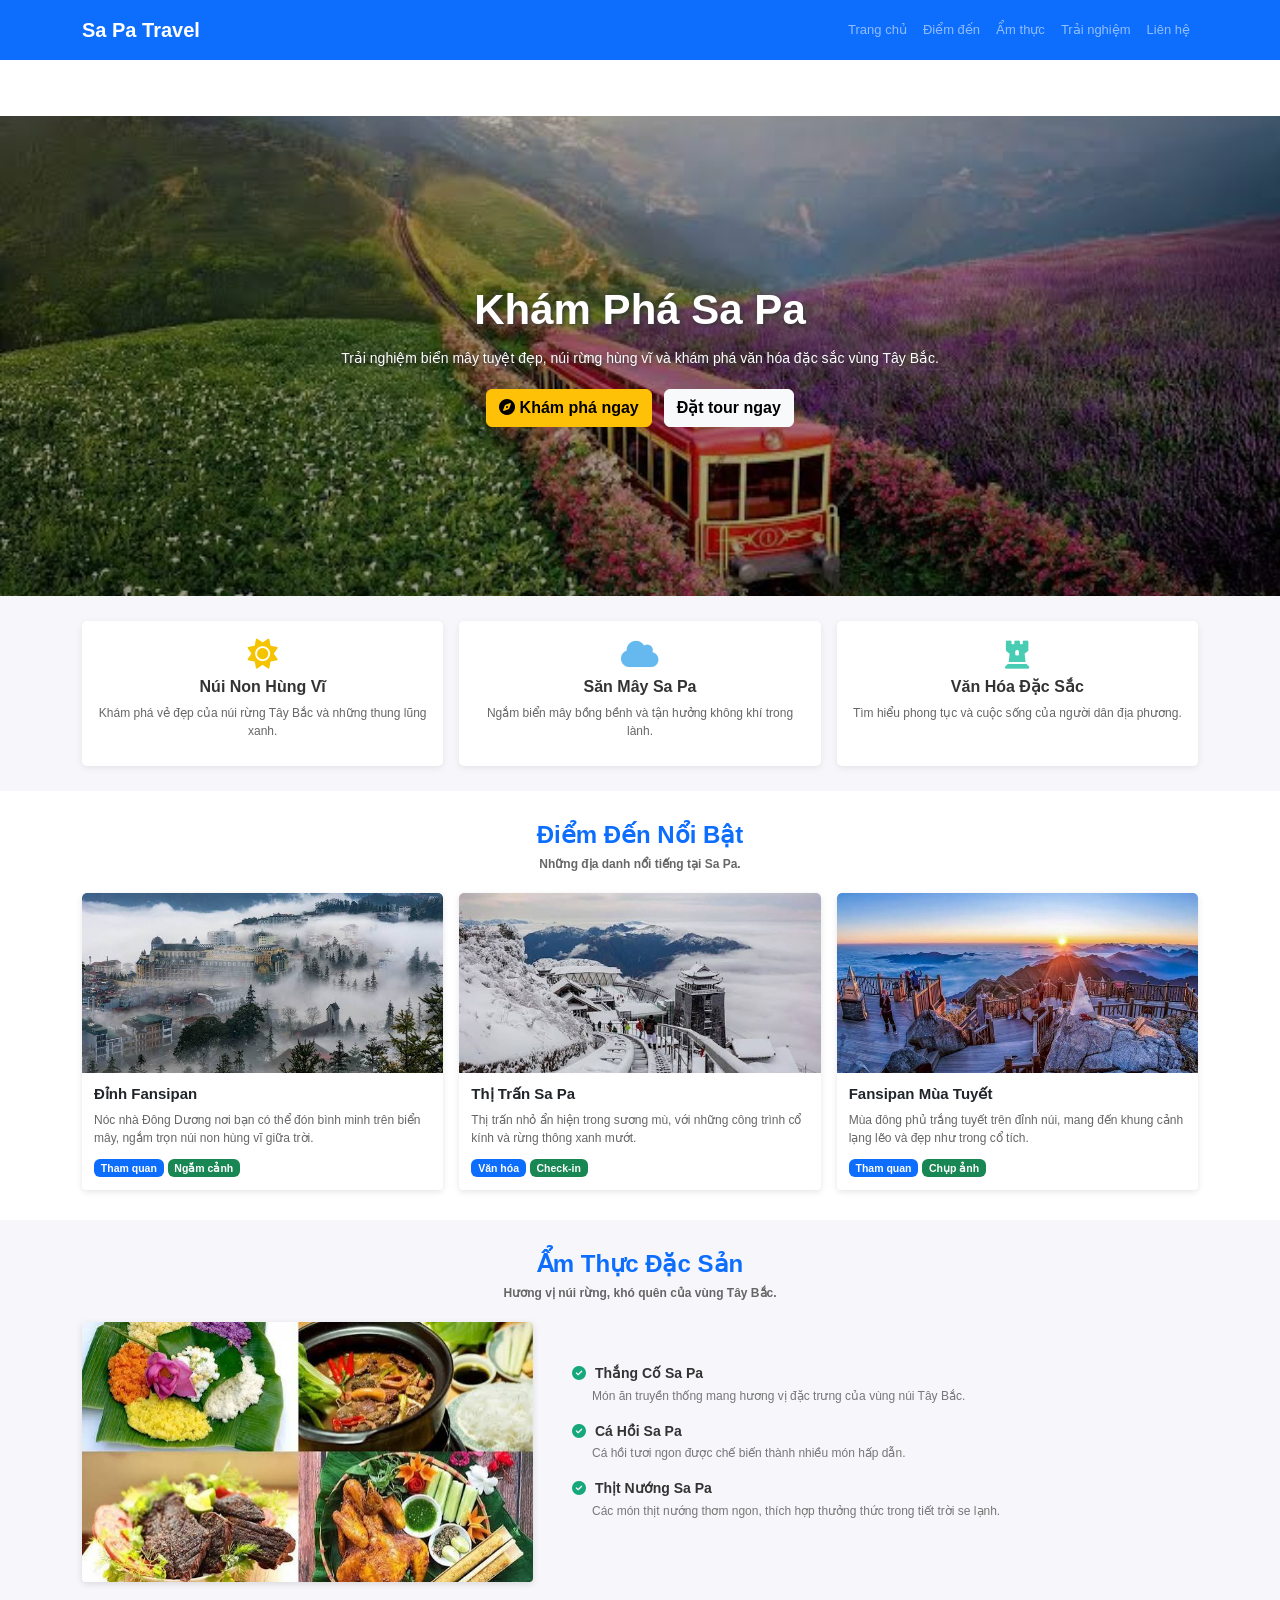
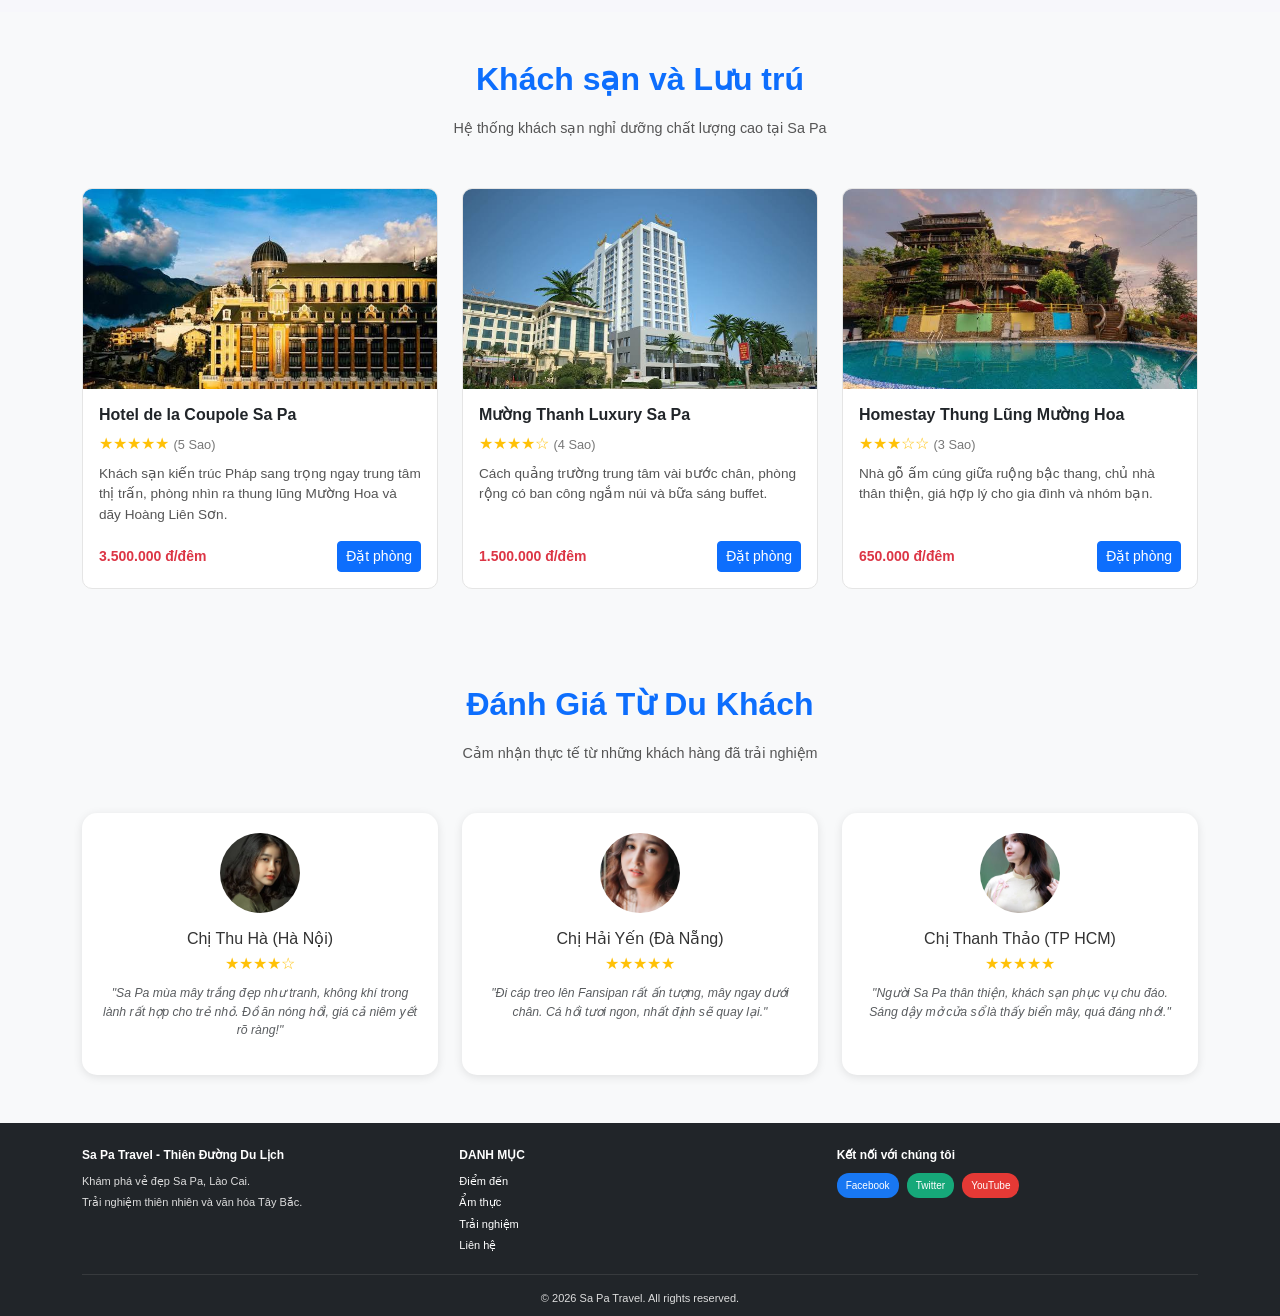
==== commit af0efc0e: "Update index.html" ====
--- a/index.html
+++ b/index.html
@@ -16,7 +16,7 @@
 <body>
   <nav class="navbar navbar-expand-lg navbar-dark bg-primary sticky-top">
     <div class="container">
-      <a class="navbar-brand fw-bold" href="#">Cửa Lò Travel</a>
+      <a class="navbar-brand fw-bold" href="#">Sa Pa Travel</a>
       <button class="navbar-toggler" type="button" data-bs-toggle="collapse" data-bs-target="#menu">
         <span class="navbar-toggler-icon"></span>
       </button>
--- a/style1.css
+++ b/style1.css
@@ -295,3 +295,60 @@
         text-align: center;
     }
 }
+.section-title {
+  color: #0d6efd;
+  font-weight: 700;
+}
+.section-subtitle {
+  color: #555;
+  font-size: 0.9rem;
+}
+
+.hotel-card {
+  border: 1px solid #e5e5e5;
+  border-radius: 10px;
+  overflow: hidden;
+  transition: transform 0.2s, box-shadow 0.2s;
+}
+.hotel-card:hover {
+  transform: translateY(-5px);
+  box-shadow: 0 8px 20px rgba(0, 0, 0, 0.12);
+}
+.hotel-card .card-img-top {
+  height: 200px;
+  object-fit: cover;
+}
+.hotel-card .card-title {
+  font-size: 1rem;
+  font-weight: 600;
+}
+.hotel-card .card-text {
+  font-size: 0.85rem;
+  color: #555;
+}
+.price {
+  color: #dc3545;
+  font-weight: 700;
+}
+
+.stars {
+  color: #ffc107;
+  font-size: 1rem;
+}
+.star-text {
+  color: #777;
+  font-size: 0.8rem;
+}
+
+.review-card {
+  background: #fff;
+  border-radius: 15px;
+  padding: 20px;
+  box-shadow: 0 2px 10px rgba(0, 0, 0, 0.1);
+}
+.avatar {
+  width: 80px;
+  height: 80px;
+  border-radius: 50%;
+  object-fit: cover;
+}
